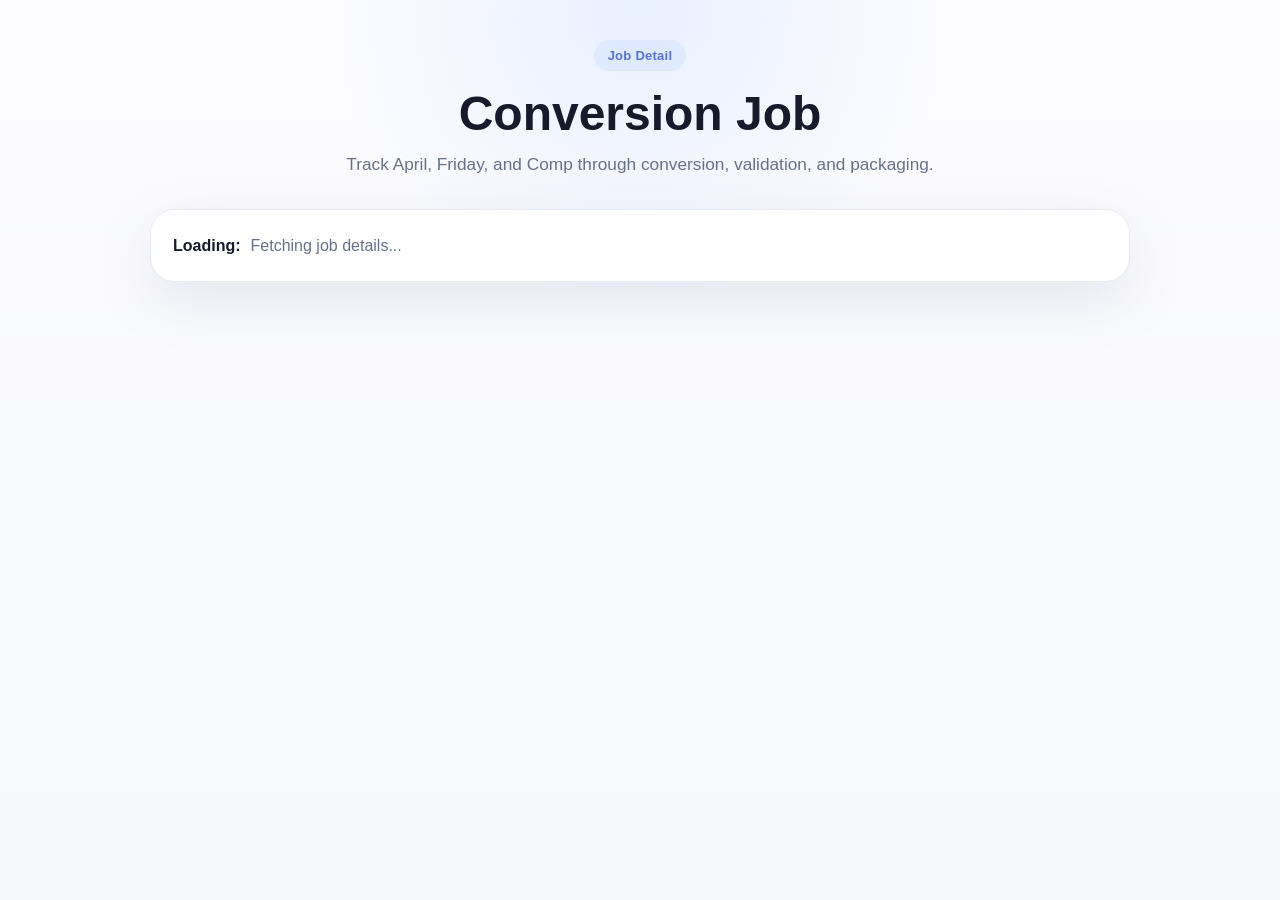
==== ui/job.html @ 6354b2ba "Initial project import" ====
<!DOCTYPE html>
<html lang="en">
<head>
  <meta charset="UTF-8" />
  <meta name="viewport" content="width=device-width, initial-scale=1.0" />
  <title>Job Detail · Academic Paper Converter</title>
  <link rel="stylesheet" href="styles.css" />
  <script defer src="job.js"></script>
</head>
<body>
  <div class="page">
    <header class="hero small-hero">
      <div class="badge">Job Detail</div>
      <h1>Conversion Job</h1>
      <p>Track April, Friday, and Comp through conversion, validation, and packaging.</p>
    </header>

    <main class="container" id="job-detail-root">
      <section class="card info-card">
        <strong>Loading:</strong>
        <span>Fetching job details...</span>
      </section>
    </main>
  </div>
</body>
</html>
---- ui/styles.css ----
:root {
  --bg: #f7f8fc;
  --card: #ffffff;
  --text: #171a2b;
  --muted: #697089;
  --line: #e8eaf4;
  --accent-a: #7aa8ff;
  --accent-b: #cb72ff;
  --accent-c: #6dd5fa;
  --shadow: 0 18px 60px rgba(71, 84, 126, 0.12);
  --radius: 24px;
}

* { box-sizing: border-box; }
body {
  margin: 0;
  font-family: Inter, Segoe UI, Arial, sans-serif;
  background:
    radial-gradient(circle at top, rgba(122,168,255,0.15), transparent 28%),
    linear-gradient(180deg, #fcfcff 0%, var(--bg) 100%);
  color: var(--text);
}

.page {
  min-height: 100vh;
  padding: 40px 20px 72px;
}

.hero {
  text-align: center;
  max-width: 780px;
  margin: 0 auto 30px;
}

.badge {
  display: inline-block;
  padding: 8px 14px;
  border-radius: 999px;
  background: rgba(122,168,255,0.12);
  color: #5b72d6;
  font-weight: 700;
  font-size: 13px;
  letter-spacing: .02em;
}

.hero h1 {
  margin: 18px 0 12px;
  font-size: clamp(2.2rem, 5vw, 3.8rem);
  line-height: 1.05;
}

.hero p {
  margin: 0 auto;
  max-width: 680px;
  font-size: 1.08rem;
  color: var(--muted);
  line-height: 1.6;
}

.container {
  max-width: 980px;
  margin: 0 auto;
}

.card {
  background: var(--card);
  border: 1px solid var(--line);
  border-radius: var(--radius);
  box-shadow: var(--shadow);
}

.upload-card {
  margin-top: 26px;
  padding: 54px 28px;
  text-align: center;
  border-style: dashed;
  transition: all 0.2s ease;
  cursor: pointer;
}

.upload-card:hover {
  border-color: #7aa8ff;
  background-color: rgba(122, 168, 255, 0.05);
}

.upload-icon {
  width: 84px;
  height: 84px;
  margin: 0 auto 18px;
  border-radius: 50%;
  display: grid;
  place-items: center;
  font-size: 2.2rem;
  background: linear-gradient(135deg, rgba(122,168,255,0.18), rgba(203,114,255,0.18));
  color: #5d6bdb;
}

.upload-card h2 {
  margin: 0 0 10px;
  font-size: 1.4rem;
}

.upload-card p,
.upload-meta,
.section-head span,
.agent-panel p,
.status-card p,
.info-card span,
.direction span,
.advanced-card li,
.job-form label,
.radio-row label {
  color: var(--muted);
}

.upload-meta {
  margin-top: 8px;
}

.job-form {
  margin-top: 18px;
  display: flex;
  flex-direction: column;
  gap: 12px;
  align-items: stretch;
  max-width: 720px;
  margin-inline: auto;
}

.job-form input[type="text"] {
  width: 100%;
  padding: 14px 16px;
  border-radius: 14px;
  border: 1px solid var(--line);
  background: #fff;
  font-size: 0.98rem;
}

.radio-row {
  display: flex;
  justify-content: center;
  gap: 18px;
  flex-wrap: wrap;
}

.direction-card,
.agents-card,
.advanced-card,
.info-card {
  margin-top: 22px;
  padding: 22px;
}

.section-head {
  display: flex;
  justify-content: space-between;
  align-items: baseline;
  gap: 12px;
  margin-bottom: 16px;
}

.section-head h3,
.status-card h4 {
  margin: 0;
}

.direction-grid,
.agent-grid,
.status-grid {
  display: grid;
  gap: 16px;
}

.direction-grid {
  grid-template-columns: repeat(2, minmax(0, 1fr));
}

.agent-grid {
  grid-template-columns: repeat(3, minmax(0, 1fr));
}

.status-grid {
  margin-top: 22px;
  grid-template-columns: repeat(3, minmax(0, 1fr));
}

.direction {
  width: 100%;
  text-align: left;
  border: 1px solid var(--line);
  border-radius: 18px;
  background: #fbfbff;
  padding: 20px;
  display: flex;
  justify-content: space-between;
  align-items: center;
  cursor: pointer;
  font: inherit;
  color: inherit;
  transition: border-color 0.15s ease, background 0.15s ease, box-shadow 0.15s ease;
}

.direction:hover {
  border-color: #7aa8ff;
  background: rgba(122,168,255,0.06);
}

.direction:focus-visible {
  outline: 2px solid #7aa8ff;
  outline-offset: 2px;
}

.direction strong,
.agent-name {
  display: block;
  font-size: 1.02rem;
  margin-bottom: 8px;
}

.direction.selected {
  border-color: #82a2ff;
  box-shadow: inset 0 0 0 1px rgba(122,168,255,0.28);
  background: linear-gradient(180deg, rgba(122,168,255,0.08), rgba(122,168,255,0.03));
}

.agent-panel,
.status-card {
  padding: 20px;
  border-radius: 20px;
  background: linear-gradient(180deg, #ffffff, #fafbff);
  border: 1px solid var(--line);
}

.advanced-card ul {
  margin: 0;
  padding-left: 18px;
  line-height: 1.8;
}

.convert-btn {
  margin-top: 22px;
  width: 100%;
  border: 0;
  border-radius: 18px;
  padding: 18px 20px;
  font-size: 1rem;
  font-weight: 800;
  color: white;
  cursor: pointer;
  background: linear-gradient(90deg, var(--accent-a), var(--accent-b));
  box-shadow: 0 16px 38px rgba(143, 121, 255, 0.28);
}

.info-card {
  display: flex;
  gap: 10px;
  line-height: 1.7;
}

.detail-card {
  margin-top: 22px;
  padding: 22px;
}

.small-hero h1 {
  font-size: clamp(2rem, 4vw, 3rem);
}

.timeline {
  display: grid;
  gap: 14px;
}

.timeline-item {
  border: 1px solid var(--line);
  border-radius: 18px;
  padding: 16px;
  background: #fbfbff;
}

.timeline-item.done {
  border-color: #9fd7b0;
  background: #f5fff7;
}

.timeline-item.warning {
  border-color: #f1c27c;
  background: #fffaf2;
}

.timeline-item.idle {
  opacity: 0.8;
}

.timeline-agent {
  font-weight: 800;
  margin-bottom: 6px;
}

.timeline-meta,
.timeline-status,
.detail-card pre,
.download-row,
.download-btn {
  color: var(--muted);
}

.detail-card pre {
  white-space: pre-wrap;
  word-break: break-word;
  background: #f8f9fe;
  border: 1px solid var(--line);
  border-radius: 16px;
  padding: 16px;
}

.download-row {
  display: flex;
  gap: 12px;
  flex-wrap: wrap;
}

.download-btn {
  display: inline-block;
  text-decoration: none;
  border: 1px solid var(--line);
  border-radius: 14px;
  padding: 12px 14px;
  background: #fbfbff;
}

@media (max-width: 900px) {
  .agent-grid,
  .status-grid,
  .direction-grid {
    grid-template-columns: 1fr;
  }

  .section-head,
  .info-card {
    flex-direction: column;
    align-items: flex-start;
  }
}

/* File Picker & Input Row */
.input-row {
  display: flex;
  gap: 12px;
  align-items: flex-end;
}

.input-group {
  flex: 1;
  display: flex;
  flex-direction: column;
  gap: 4px;
}

.input-group label {
  font-weight: 500;
}

.browse-btn {
  padding: 12px 16px;
  border-radius: 12px;
  border: 1px solid var(--line);
  background: linear-gradient(135deg, rgba(122,168,255,0.1), rgba(203,114,255,0.1));
  color: #5d6bdb;
  cursor: pointer;
  font-weight: 600;
  transition: all 0.2s ease;
  white-space: nowrap;
}

.browse-btn:hover {
  background: linear-gradient(135deg, rgba(122,168,255,0.2), rgba(203,114,255,0.2));
  border-color: #7aa8ff;
}

/* Modal */
.modal {
  position: fixed;
  top: 0;
  left: 0;
  width: 100%;
  height: 100%;
  background: rgba(0, 0, 0, 0.5);
  display: flex;
  align-items: center;
  justify-content: center;
  z-index: 1000;
}

.modal-content {
  background: var(--card);
  border-radius: var(--radius);
  width: 90%;
  max-width: 700px;
  max-height: 80vh;
  display: flex;
  flex-direction: column;
  box-shadow: 0 20px 60px rgba(0, 0, 0, 0.3);
}

.modal-header {
  display: flex;
  justify-content: space-between;
  align-items: center;
  padding: 22px;
  border-bottom: 1px solid var(--line);
}

.modal-header h3 {
  margin: 0;
  font-size: 1.3rem;
}

.modal-close {
  background: none;
  border: none;
  font-size: 24px;
  cursor: pointer;
  color: var(--muted);
  padding: 0;
  width: 32px;
  height: 32px;
  display: flex;
  align-items: center;
  justify-content: center;
}

.modal-close:hover {
  color: var(--text);
}

.modal-body {
  padding: 22px;
  overflow-y: auto;
  flex: 1;
}

.breadcrumb {
  display: flex;
  align-items: center;
  gap: 8px;
  margin-bottom: 16px;
  flex-wrap: wrap;
  font-size: 0.95rem;
  color: var(--muted);
}

.breadcrumb-item {
  cursor: pointer;
  color: #5d6bdb;
  padding: 4px 8px;
  border-radius: 6px;
  transition: all 0.2s ease;
}

.breadcrumb-item:hover {
  background: rgba(93, 107, 219, 0.1);
}

.breadcrumb-sep {
  color: var(--muted);
}

.file-list {
  display: flex;
  flex-direction: column;
  gap: 8px;
}

.file-item {
  padding: 12px;
  border: 1px solid var(--line);
  border-radius: 10px;
  cursor: pointer;
  transition: all 0.2s ease;
  display: flex;
  align-items: center;
  gap: 10px;
}

.file-item:hover {
  background: rgba(122, 168, 255, 0.08);
  border-color: #7aa8ff;
}

.file-item.selected {
  background: rgba(122, 168, 255, 0.15);
  border-color: #7aa8ff;
  font-weight: 600;
}

.file-item.is-pdf {
  border-color: rgba(203, 114, 255, 0.3);
  background: rgba(203, 114, 255, 0.05);
}

.file-item.is-pdf:hover {
  background: rgba(203, 114, 255, 0.12);
  border-color: #cb72ff;
}

.file-item-icon {
  font-size: 1.2rem;
  width: 24px;
}

.file-item-name {
  flex: 1;
}

.file-item-path {
  color: var(--muted);
  font-size: 0.85rem;
  max-width: 300px;
  overflow: hidden;
  text-overflow: ellipsis;
  white-space: nowrap;
}

.modal-footer {
  display: flex;
  justify-content: flex-end;
  gap: 12px;
  padding: 16px 22px;
  border-top: 1px solid var(--line);
}

.btn-primary,
.btn-secondary {
  padding: 10px 16px;
  border-radius: 10px;
  border: 1px solid var(--line);
  cursor: pointer;
  font-weight: 600;
  transition: all 0.2s ease;
}

.btn-primary {
  background: linear-gradient(135deg, #7aa8ff, #cb72ff);
  color: white;
  border: none;
}

.btn-primary:hover {
  transform: translateY(-2px);
  box-shadow: 0 4px 12px rgba(122, 168, 255, 0.3);
}

.btn-secondary {
  background: var(--card);
  color: var(--text);
}

.btn-secondary:hover {
  background: var(--bg);
}

/* Sample Quick-Load Buttons */
.sample-btn {
  padding: 10px 14px;
  border-radius: 10px;
  border: 1px solid rgba(122, 168, 255, 0.3);
  background: rgba(122, 168, 255, 0.08);
  color: #5d6bdb;
  cursor: pointer;
  font-weight: 600;
  font-size: 0.95rem;
  transition: all 0.2s ease;
  white-space: nowrap;
}

.sample-btn:hover {
  background: rgba(122, 168, 255, 0.15);
  border-color: #7aa8ff;
  transform: translateY(-1px);
}
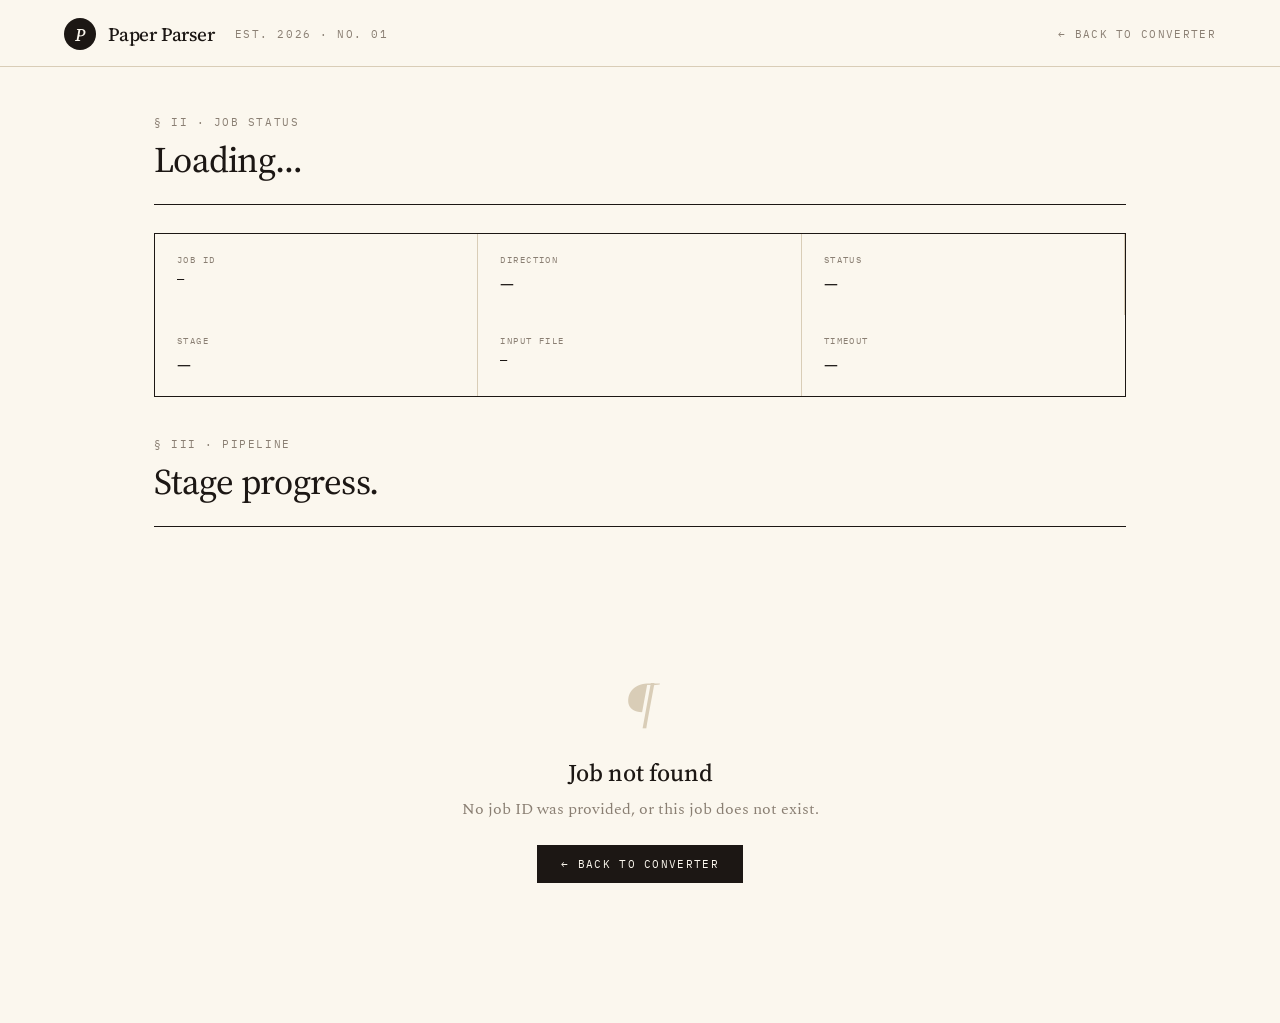
==== commit bea85089: "Stabilize jobs, preserve preamble, add fidelity scoring" ====
--- a/ui/job.html
+++ b/ui/job.html
@@ -3,24 +3,530 @@
 <head>
   <meta charset="UTF-8" />
   <meta name="viewport" content="width=device-width, initial-scale=1.0" />
-  <title>Job Detail · Academic Paper Converter</title>
-  <link rel="stylesheet" href="styles.css" />
-  <script defer src="job.js"></script>
+  <title>Job Detail · Paper Parser</title>
+  <link rel="preconnect" href="https://fonts.googleapis.com">
+  <link rel="preconnect" href="https://fonts.gstatic.com" crossorigin>
+  <link href="https://fonts.googleapis.com/css2?family=Source+Serif+4:ital,opsz,wght@0,8..60,300..700;1,8..60,300..700&family=Spectral:ital,wght@0,300;0,400;0,500;0,600;1,400&family=IBM+Plex+Mono:wght@400;500;600&display=swap" rel="stylesheet">
+  <style>
+    *, *::before, *::after { box-sizing: border-box; margin: 0; padding: 0; }
+    body {
+      background: #FBF7EE; color: #1C1714;
+      font-family: 'Spectral', serif;
+      -webkit-font-smoothing: antialiased;
+    }
+
+    /* ── Nav ─────────────────────────────────────────── */
+    .nav {
+      display: flex; align-items: center; justify-content: space-between;
+      padding: 18px 64px 16px;
+      border-bottom: 1px solid #D9CDB7;
+      background: #FBF7EE;
+      position: sticky; top: 0; z-index: 10;
+    }
+    .nav-logo {
+      display: flex; align-items: center; gap: 12px;
+    }
+    .nav-logo-mark {
+      width: 32px; height: 32px; border-radius: 50%;
+      background: #1C1714; color: #FBF7EE;
+      display: grid; place-items: center;
+      font-family: 'Source Serif 4', serif; font-style: italic;
+      font-size: 18px; font-weight: 500;
+    }
+    .nav-logo-name {
+      font-family: 'Source Serif 4', serif; font-size: 19px;
+      font-weight: 500; letter-spacing: -0.01em; color: #1C1714;
+    }
+    .nav-back {
+      font-family: 'IBM Plex Mono', monospace; font-size: 11px;
+      letter-spacing: 0.12em; text-transform: uppercase;
+      color: #8A7F73; text-decoration: none;
+    }
+    .nav-back:hover { color: #1C1714; }
+
+    /* ── Layout ──────────────────────────────────────── */
+    .page { max-width: 1100px; margin: 0 auto; padding: 0 64px 80px; }
+
+    /* ── Folio / rule ────────────────────────────────── */
+    .folio {
+      font-family: 'IBM Plex Mono', monospace; font-size: 11px;
+      letter-spacing: 0.14em; text-transform: uppercase; color: #8A7F73;
+    }
+    .rule { height: 1px; background: #1C1714; width: 100%; }
+    .rule-thick { height: 2px; background: #1C1714; width: 100%; }
+
+    /* ── Status banner ───────────────────────────────── */
+    .banner {
+      padding: 12px 20px; margin: 28px 0 0;
+      font-family: 'IBM Plex Mono', monospace; font-size: 12px;
+      letter-spacing: 0.1em; text-transform: uppercase;
+    }
+    .banner-running { background: #EAE1D0; color: #1C1714; }
+    .banner-ok      { background: #d4edda; color: #1a4a26; }
+    .banner-error   { background: #fde8e3; color: #7a1c0a; }
+    .banner-queued  { background: #EAE1D0; color: #5F6B4A; }
+    .banner[hidden] { display: none; }
+
+    /* ── Section header ──────────────────────────────── */
+    .section-head {
+      display: flex; align-items: baseline;
+      justify-content: space-between; margin: 48px 0 20px;
+    }
+    .section-head h2 {
+      font-family: 'Source Serif 4', serif; font-size: 36px;
+      font-weight: 450; letter-spacing: -0.02em; margin-top: 6px;
+    }
+    .section-head .note {
+      font-family: 'Spectral', serif; font-style: italic;
+      color: #8A7F73; font-size: 14px; max-width: 260px; text-align: right;
+    }
+
+    /* ── Download card ───────────────────────────────── */
+    .download-card {
+      background: #F4EDE0; border: 1px solid #1C1714;
+      padding: 32px; margin-top: 28px;
+    }
+    .download-card .card-label { margin-bottom: 20px; }
+    .download-grid {
+      display: grid; grid-template-columns: 1fr 1fr 1fr; gap: 12px;
+      margin-top: 20px;
+    }
+    .dl-btn {
+      display: flex; flex-direction: column; gap: 4px;
+      padding: 18px 20px; border: 1px solid #1C1714;
+      text-decoration: none; cursor: pointer;
+      transition: background 150ms, color 150ms;
+    }
+    .dl-btn-primary {
+      background: #1C1714; color: #FBF7EE;
+    }
+    .dl-btn-primary:hover { background: #3A322C; }
+    .dl-btn-secondary {
+      background: transparent; color: #1C1714;
+    }
+    .dl-btn-secondary:hover { background: #EAE1D0; }
+    .dl-btn-accent {
+      background: transparent; color: #1C1714; border: 1px solid #D9CDB7;
+    }
+    .dl-btn-accent:hover { background: #EAE1D0; }
+    .dl-btn .dl-icon {
+      font-family: 'Source Serif 4', serif; font-size: 20px;
+      font-style: italic; line-height: 1;
+    }
+    .dl-btn .dl-title {
+      font-family: 'IBM Plex Mono', monospace; font-size: 11px;
+      letter-spacing: 0.12em; text-transform: uppercase; margin-top: 6px;
+    }
+    .dl-btn .dl-sub {
+      font-family: 'Spectral', serif; font-size: 13px;
+      color: #8A7F73; margin-top: 2px;
+    }
+    .dl-btn-primary .dl-sub { color: #C9BEAE; }
+    .dl-not-ready {
+      padding: 20px; background: #EAE1D0; border: 1px dashed #D9CDB7;
+      font-family: 'Spectral', serif; font-style: italic; color: #8A7F73;
+      font-size: 14px; grid-column: 1 / -1; text-align: center;
+    }
+
+    /* ── Info grid ───────────────────────────────────── */
+    .info-grid {
+      display: grid; grid-template-columns: 1fr 1fr 1fr; gap: 0;
+      border: 1px solid #1C1714; margin-top: 28px;
+    }
+    .info-cell {
+      padding: 20px 22px;
+      border-right: 1px solid #D9CDB7;
+    }
+    .info-cell:last-child { border-right: none; }
+    .info-cell .ic-label {
+      font-family: 'IBM Plex Mono', monospace; font-size: 9px;
+      letter-spacing: 0.16em; text-transform: uppercase; color: #8A7F73;
+      margin-bottom: 6px;
+    }
+    .info-cell .ic-value {
+      font-family: 'Source Serif 4', serif; font-size: 17px;
+      font-weight: 500; color: #1C1714; word-break: break-all;
+    }
+    .info-cell .ic-value.small {
+      font-family: 'IBM Plex Mono', monospace; font-size: 12px;
+      font-weight: 400; letter-spacing: 0.04em;
+    }
+
+    /* ── Stage timeline ──────────────────────────────── */
+    .timeline {
+      display: grid; grid-template-columns: repeat(4, 1fr);
+      margin-top: 28px;
+    }
+    .tl-item {
+      padding: 16px 16px 20px;
+      border-top: 2px solid #D9CDB7;
+      border-right: 1px solid #D9CDB7;
+    }
+    .tl-item:last-child { border-right: none; }
+    .tl-item.active { border-top-color: #1C1714; }
+    .tl-item.done   { border-top-color: var(--accent, #B14A2B); }
+    .tl-num {
+      font-family: 'IBM Plex Mono', monospace; font-size: 10px;
+      letter-spacing: 0.14em; color: #8A7F73; margin-bottom: 6px;
+    }
+    .tl-item.active .tl-num,
+    .tl-item.done   .tl-num { color: #1C1714; }
+    .tl-name {
+      font-family: 'Source Serif 4', serif; font-size: 16px;
+      font-weight: 500; color: #1C1714;
+    }
+    .tl-agent {
+      font-family: 'IBM Plex Mono', monospace; font-size: 9px;
+      letter-spacing: 0.12em; text-transform: uppercase;
+      color: #8A7F73; margin-top: 4px;
+    }
+
+    /* ── Details / pre ───────────────────────────────── */
+    .detail-panel {
+      border: 1px solid #D9CDB7; padding: 24px;
+      margin-top: 28px; background: #FBF7EE;
+    }
+    .detail-panel h3 {
+      font-family: 'Source Serif 4', serif; font-size: 20px;
+      font-weight: 500; margin-bottom: 14px;
+    }
+    .detail-panel pre {
+      font-family: 'IBM Plex Mono', monospace; font-size: 11px;
+      line-height: 1.6; color: #3A322C; overflow-x: auto;
+      white-space: pre-wrap; word-break: break-all;
+    }
+    .detail-panel p {
+      font-size: 14px; line-height: 1.6; color: #3A322C; margin-top: 6px;
+    }
+    .error-panel {
+      border: 1px solid #B14A2B; background: #fde8e3; padding: 24px; margin-top: 28px;
+    }
+    .error-panel h3 {
+      font-family: 'Source Serif 4', serif; font-size: 20px;
+      font-weight: 500; color: #7a1c0a; margin-bottom: 12px;
+    }
+    .error-panel p { font-size: 14px; color: #7a1c0a; margin-top: 6px; }
+
+    /* ── Spinner ─────────────────────────────────────── */
+    @keyframes spin { to { transform: rotate(360deg); } }
+    .spinner {
+      width: 18px; height: 18px; border: 2px solid #D9CDB7;
+      border-top-color: #1C1714; border-radius: 50%;
+      animation: spin 0.8s linear infinite; display: inline-block;
+      vertical-align: middle; margin-right: 8px;
+    }
+
+    /* ── Responsive ──────────────────────────────────── */
+    @media (max-width: 800px) {
+      .page { padding: 0 24px 60px; }
+      .nav { padding: 16px 24px; }
+      .download-grid { grid-template-columns: 1fr; }
+      .info-grid { grid-template-columns: 1fr; }
+      .info-cell { border-right: none; border-bottom: 1px solid #D9CDB7; }
+      .timeline { grid-template-columns: 1fr 1fr; }
+      .tl-item:nth-child(2) { border-right: none; }
+    }
+  </style>
 </head>
 <body>
-  <div class="page">
-    <header class="hero small-hero">
-      <div class="badge">Job Detail</div>
-      <h1>Conversion Job</h1>
-      <p>Track April, Friday, and Comp through conversion, validation, and packaging.</p>
-    </header>
-
-    <main class="container" id="job-detail-root">
-      <section class="card info-card">
-        <strong>Loading:</strong>
-        <span>Fetching job details...</span>
-      </section>
-    </main>
-  </div>
+
+<!-- Nav -->
+<nav class="nav">
+  <div class="nav-logo">
+    <div class="nav-logo-mark">P</div>
+    <div class="nav-logo-name">Paper Parser</div>
+    <span class="folio" style="margin-left:8px">Est. 2026 · No. 01</span>
+  </div>
+  <a href="/" class="nav-back">← Back to converter</a>
+</nav>
+
+<div class="page">
+  <!-- Status banner -->
+  <div id="banner" class="banner banner-running" hidden></div>
+
+  <!-- Downloads section (shown when done) -->
+  <div id="downloads-section" hidden>
+    <div class="section-head">
+      <div>
+        <div class="folio">§ I · Output</div>
+        <h2>Your converted paper.</h2>
+      </div>
+      <div class="note">Download before closing this page.</div>
+    </div>
+    <div class="rule-thick"></div>
+
+    <div class="download-card">
+      <div class="card-label folio">Conversion complete · Ready to download</div>
+      <div style="font-family:'Spectral',serif; font-style:italic; color:#8A7F73; font-size:14px; margin-top:4px;">
+        Files are stored on the server only while the session is active. Download now.
+      </div>
+      <div id="download-grid" class="download-grid"></div>
+    </div>
+  </div>
+
+  <!-- Job metadata -->
+  <div class="section-head">
+    <div>
+      <div class="folio" id="section-folio">§ II · Job status</div>
+      <h2 id="section-title">Loading…</h2>
+    </div>
+    <div class="note" id="section-note"></div>
+  </div>
+  <div class="rule"></div>
+
+  <!-- Info cells -->
+  <div class="info-grid" id="info-grid">
+    <div class="info-cell"><div class="ic-label">Job ID</div><div class="ic-value small" id="cell-id">—</div></div>
+    <div class="info-cell"><div class="ic-label">Direction</div><div class="ic-value" id="cell-dir">—</div></div>
+    <div class="info-cell"><div class="ic-label">Status</div><div class="ic-value" id="cell-status">—</div></div>
+    <div class="info-cell"><div class="ic-label">Stage</div><div class="ic-value" id="cell-stage">—</div></div>
+    <div class="info-cell"><div class="ic-label">Input file</div><div class="ic-value small" id="cell-input">—</div></div>
+    <div class="info-cell"><div class="ic-label">Timeout</div><div class="ic-value" id="cell-timeout">—</div></div>
+  </div>
+
+  <!-- Pipeline timeline -->
+  <div class="section-head" style="margin-top:40px">
+    <div>
+      <div class="folio">§ III · Pipeline</div>
+      <h2>Stage progress.</h2>
+    </div>
+  </div>
+  <div class="rule"></div>
+  <div class="timeline" id="timeline"></div>
+
+  <!-- Error panel -->
+  <div id="error-panel" class="error-panel" hidden>
+    <h3>Conversion failed</h3>
+    <p id="error-kind"></p>
+    <p id="error-msg"></p>
+  </div>
+
+  <!-- Reports -->
+  <div id="reports-section" hidden>
+    <div class="section-head" style="margin-top:40px">
+      <div>
+        <div class="folio">§ IV · Reports</div>
+        <h2>Structured output.</h2>
+      </div>
+    </div>
+    <div class="rule"></div>
+    <div id="reports-panels"></div>
+  </div>
+
+  <!-- Not found -->
+  <div id="not-found" hidden style="margin-top:48px; text-align:center; padding:60px 0;">
+    <div style="font-family:'Source Serif 4',serif; font-size:56px; font-style:italic; color:#D9CDB7;">¶</div>
+    <div style="font-family:'Source Serif 4',serif; font-size:24px; font-weight:500; margin-top:16px;">Job not found</div>
+    <div style="font-family:'Spectral',serif; color:#8A7F73; margin-top:8px;">
+      No job ID was provided, or this job does not exist.
+    </div>
+    <a href="/" style="
+      display:inline-block; margin-top:24px; padding:12px 24px;
+      background:#1C1714; color:#FBF7EE; text-decoration:none;
+      font-family:'IBM Plex Mono',monospace; font-size:11px;
+      letter-spacing:0.12em; text-transform:uppercase;
+    ">← Back to converter</a>
+  </div>
+</div>
+
+<script>
+  // ── Utilities ────────────────────────────────────────────────────────────────
+  function qs(id) { return document.getElementById(id); }
+  function esc(v) {
+    return String(v ?? '').replace(/&/g,'&amp;').replace(/</g,'&lt;')
+      .replace(/>/g,'&gt;').replace(/"/g,'&quot;');
+  }
+  function jobIdFromUrl() {
+    return new URLSearchParams(window.location.search).get('job');
+  }
+
+  // ── Render helpers ───────────────────────────────────────────────────────────
+  const STAGES = [
+    { key:'queued',     label:'Queued',      agent:'—'         },
+    { key:'parse',      label:'Parse',       agent:'CPR'       },
+    { key:'recompose',  label:'Recompose',   agent:'April / Friday' },
+    { key:'compile',    label:'Compile',     agent:'Comp'      },
+  ];
+
+  const STATUS_ORDER = ['queued','running','success','failed'];
+  const STAGE_ORDER  = ['queued','parse','recompose','compile'];
+
+  function stageIndex(stage) {
+    const s = (stage || '').toLowerCase();
+    if (s === 'done' || s === 'complete') return STAGE_ORDER.length;
+    const i = STAGE_ORDER.indexOf(s);
+    return i === -1 ? 1 : i;
+  }
+
+  function renderBanner(job) {
+    const el = qs('banner');
+    const s = job.status;
+    el.hidden = false;
+    el.className = 'banner';
+    if (s === 'success' || s === 'done') {
+      el.className += ' banner-ok';
+      el.innerHTML = 'Conversion complete — ready to download.';
+    } else if (s === 'failed' || s === 'error') {
+      el.className += ' banner-error';
+      el.innerHTML = 'Conversion failed. See details below.';
+    } else if (s === 'running') {
+      el.className += ' banner-running';
+      el.innerHTML = '<span class="spinner"></span>Conversion in progress…';
+    } else {
+      el.className += ' banner-queued';
+      el.innerHTML = '<span class="spinner"></span>Job queued — starting shortly…';
+    }
+  }
+
+  function renderInfoCells(job) {
+    const dir = `${(job.source_format||'?').toUpperCase()} → ${(job.target_format||'?').toUpperCase()}`;
+    const filename = (job.input_path || 'n/a').replace(/.*[\\/]/, '');
+    qs('cell-id').textContent     = job.job_id || '—';
+    qs('cell-dir').textContent    = dir;
+    qs('cell-status').textContent = job.status || '—';
+    qs('cell-stage').textContent  = job.stage  || '—';
+    qs('cell-input').textContent  = filename;
+    qs('cell-timeout').textContent = job.timeout_seconds ? `${job.timeout_seconds}s` : '—';
+  }
+
+  function renderTimeline(job) {
+    const curIdx = stageIndex(job.stage);
+    const isDone = job.status === 'success' || job.status === 'done';
+    qs('timeline').innerHTML = STAGES.map((s, i) => {
+      const done   = isDone || i < curIdx;
+      const active = !isDone && i === curIdx;
+      let cls = 'tl-item';
+      if (done)   cls += ' done';
+      if (active) cls += ' active';
+      return `<div class="${cls}">
+        <div class="tl-num">${String(i+1).padStart(2,'0')}</div>
+        <div class="tl-name">${esc(s.label)}</div>
+        <div class="tl-agent">${esc(s.agent)}</div>
+      </div>`;
+    }).join('');
+  }
+
+  function renderDownloads(job) {
+    const isSuccess = job.status === 'success' || job.status === 'done';
+    const sec = qs('downloads-section');
+
+    if (!isSuccess) { sec.hidden = true; return; }
+    sec.hidden = false;
+
+    const id  = encodeURIComponent(job.job_id);
+    const to  = (job.target_format || 'output').toUpperCase();
+    const grid = qs('download-grid');
+
+    // Update section heading to remove "§ II" numbering on downloads section
+    qs('section-folio').textContent = '§ II · Job details';
+
+    grid.innerHTML = `
+      <a class="dl-btn dl-btn-primary"
+         href="/api/jobs/${id}/artifact/main.pdf"
+         download="converted-${esc(job.target_format||'output')}.pdf">
+        <span class="dl-icon">↓</span>
+        <span class="dl-title">Download PDF</span>
+        <span class="dl-sub">Compiled ${esc(to)} paper</span>
+      </a>
+      <a class="dl-btn dl-btn-secondary"
+         href="/api/jobs/${id}/artifact/main.tex"
+         download="main.tex">
+        <span class="dl-icon">↓</span>
+        <span class="dl-title">Download .tex source</span>
+        <span class="dl-sub">LaTeX source for ${esc(to)}</span>
+      </a>
+      <a class="dl-btn dl-btn-accent"
+         href="/api/jobs/${id}/download"
+         download="bundle.zip">
+        <span class="dl-icon">↓</span>
+        <span class="dl-title">Download ZIP bundle</span>
+        <span class="dl-sub">PDF + source + logs</span>
+      </a>
+    `;
+  }
+
+  function renderError(job) {
+    const panel = qs('error-panel');
+    if (!job.error && !job.failure_kind) { panel.hidden = true; return; }
+    panel.hidden = false;
+    qs('error-kind').textContent = `Failure: ${job.failure_kind || 'unknown'}`;
+    qs('error-msg').textContent  = `${job.error?.message || 'No error message recorded.'}`;
+  }
+
+  function renderReports(job) {
+    const result  = job.result || {};
+    const reports = result.reports || {};
+    const keys    = Object.keys(reports);
+    const sec     = qs('reports-section');
+    if (!keys.length) { sec.hidden = true; return; }
+    sec.hidden = false;
+
+    qs('reports-panels').innerHTML = keys.map(k => `
+      <div class="detail-panel">
+        <h3>${esc(k)}</h3>
+        <pre>${esc(JSON.stringify(reports[k], null, 2))}</pre>
+      </div>
+    `).join('');
+  }
+
+  function renderSectionHead(job) {
+    const s = job.status;
+    const map = {
+      success: ['Conversion complete.', 'Ready to download below.'],
+      done:    ['Conversion complete.', 'Ready to download below.'],
+      failed:  ['Conversion failed.',   'See error details below.'],
+      error:   ['Conversion failed.',   'See error details below.'],
+      running: ['In progress…',         `Currently: ${job.stage || 'processing'}`],
+      queued:  ['Job queued.',          'Starting shortly…'],
+    };
+    const [title, note] = map[s] || ['Processing…', ''];
+    qs('section-title').textContent = title;
+    qs('section-note').textContent  = note;
+  }
+
+  function renderJob(job) {
+    renderBanner(job);
+    renderSectionHead(job);
+    renderInfoCells(job);
+    renderTimeline(job);
+    renderDownloads(job);
+    renderError(job);
+    renderReports(job);
+  }
+
+  // ── Polling loop ─────────────────────────────────────────────────────────────
+  async function main() {
+    const jobId = jobIdFromUrl();
+    if (!jobId) { qs('not-found').hidden = false; return; }
+
+    document.title = `Job ${jobId.slice(0,8)}… · Paper Parser`;
+
+    const TERMINAL = new Set(['success','done','failed','error']);
+    let failCount = 0;
+
+    const refresh = async () => {
+      try {
+        const res = await fetch(`/api/jobs/${encodeURIComponent(jobId)}`);
+        if (!res.ok) { throw new Error(`HTTP ${res.status}`); }
+        const job = await res.json();
+        failCount = 0;
+        renderJob(job);
+        if (TERMINAL.has(job.status)) clearInterval(timer);
+      } catch (err) {
+        failCount++;
+        const el = qs('banner');
+        el.hidden = false;
+        el.className = 'banner banner-error';
+        el.textContent = `Engine unreachable (${err.message}). Retrying…`;
+        if (failCount >= 5) clearInterval(timer);
+      }
+    };
+
+    await refresh();
+    const timer = setInterval(refresh, 2500);
+  }
+
+  main();
+</script>
 </body>
 </html>
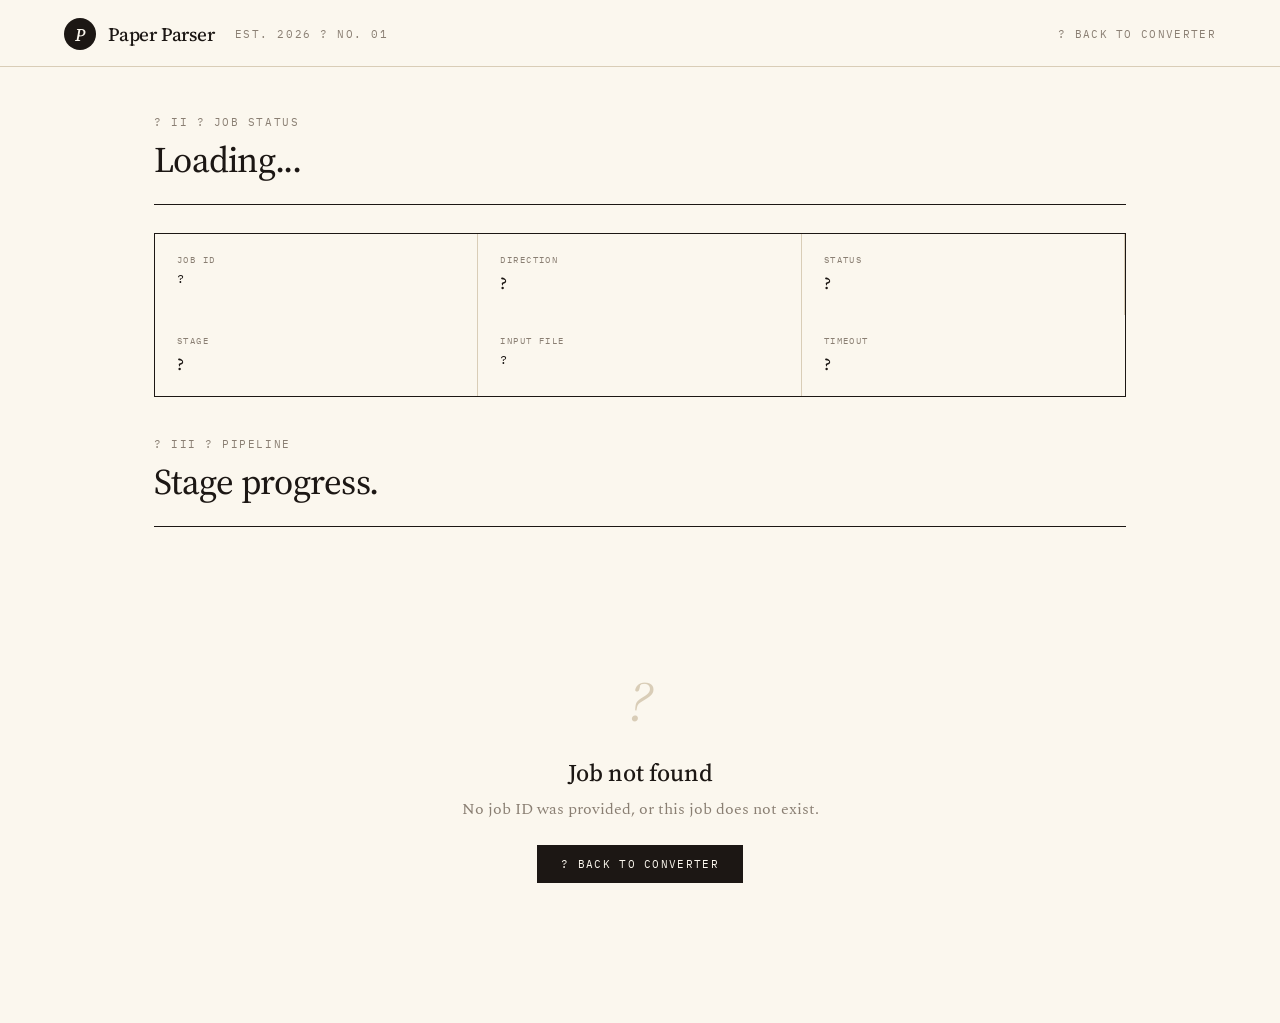
==== commit af114104: "Stabilize conversion jobs and fidelity checks" ====
--- a/ui/job.html
+++ b/ui/job.html
@@ -3,7 +3,7 @@
 <head>
   <meta charset="UTF-8" />
   <meta name="viewport" content="width=device-width, initial-scale=1.0" />
-  <title>Job Detail · Paper Parser</title>
+  <title>Job Detail ? Paper Parser</title>
   <link rel="preconnect" href="https://fonts.googleapis.com">
   <link rel="preconnect" href="https://fonts.gstatic.com" crossorigin>
   <link href="https://fonts.googleapis.com/css2?family=Source+Serif+4:ital,opsz,wght@0,8..60,300..700;1,8..60,300..700&family=Spectral:ital,wght@0,300;0,400;0,500;0,600;1,400&family=IBM+Plex+Mono:wght@400;500;600&display=swap" rel="stylesheet">
@@ -235,9 +235,9 @@
   <div class="nav-logo">
     <div class="nav-logo-mark">P</div>
     <div class="nav-logo-name">Paper Parser</div>
-    <span class="folio" style="margin-left:8px">Est. 2026 · No. 01</span>
-  </div>
-  <a href="/" class="nav-back">← Back to converter</a>
+    <span class="folio" style="margin-left:8px">Est. 2026 ? No. 01</span>
+  </div>
+  <a href="/" class="nav-back">? Back to converter</a>
 </nav>
 
 <div class="page">
@@ -248,7 +248,7 @@
   <div id="downloads-section" hidden>
     <div class="section-head">
       <div>
-        <div class="folio">§ I · Output</div>
+        <div class="folio">? I ? Output</div>
         <h2>Your converted paper.</h2>
       </div>
       <div class="note">Download before closing this page.</div>
@@ -256,7 +256,7 @@
     <div class="rule-thick"></div>
 
     <div class="download-card">
-      <div class="card-label folio">Conversion complete · Ready to download</div>
+      <div class="card-label folio">Conversion complete ? Ready to download</div>
       <div style="font-family:'Spectral',serif; font-style:italic; color:#8A7F73; font-size:14px; margin-top:4px;">
         Files are stored on the server only while the session is active. Download now.
       </div>
@@ -267,8 +267,8 @@
   <!-- Job metadata -->
   <div class="section-head">
     <div>
-      <div class="folio" id="section-folio">§ II · Job status</div>
-      <h2 id="section-title">Loading…</h2>
+      <div class="folio" id="section-folio">? II ? Job status</div>
+      <h2 id="section-title">Loading...</h2>
     </div>
     <div class="note" id="section-note"></div>
   </div>
@@ -276,18 +276,18 @@
 
   <!-- Info cells -->
   <div class="info-grid" id="info-grid">
-    <div class="info-cell"><div class="ic-label">Job ID</div><div class="ic-value small" id="cell-id">—</div></div>
-    <div class="info-cell"><div class="ic-label">Direction</div><div class="ic-value" id="cell-dir">—</div></div>
-    <div class="info-cell"><div class="ic-label">Status</div><div class="ic-value" id="cell-status">—</div></div>
-    <div class="info-cell"><div class="ic-label">Stage</div><div class="ic-value" id="cell-stage">—</div></div>
-    <div class="info-cell"><div class="ic-label">Input file</div><div class="ic-value small" id="cell-input">—</div></div>
-    <div class="info-cell"><div class="ic-label">Timeout</div><div class="ic-value" id="cell-timeout">—</div></div>
+    <div class="info-cell"><div class="ic-label">Job ID</div><div class="ic-value small" id="cell-id">?</div></div>
+    <div class="info-cell"><div class="ic-label">Direction</div><div class="ic-value" id="cell-dir">?</div></div>
+    <div class="info-cell"><div class="ic-label">Status</div><div class="ic-value" id="cell-status">?</div></div>
+    <div class="info-cell"><div class="ic-label">Stage</div><div class="ic-value" id="cell-stage">?</div></div>
+    <div class="info-cell"><div class="ic-label">Input file</div><div class="ic-value small" id="cell-input">?</div></div>
+    <div class="info-cell"><div class="ic-label">Timeout</div><div class="ic-value" id="cell-timeout">?</div></div>
   </div>
 
   <!-- Pipeline timeline -->
   <div class="section-head" style="margin-top:40px">
     <div>
-      <div class="folio">§ III · Pipeline</div>
+      <div class="folio">? III ? Pipeline</div>
       <h2>Stage progress.</h2>
     </div>
   </div>
@@ -305,7 +305,7 @@
   <div id="reports-section" hidden>
     <div class="section-head" style="margin-top:40px">
       <div>
-        <div class="folio">§ IV · Reports</div>
+        <div class="folio">? IV ? Reports</div>
         <h2>Structured output.</h2>
       </div>
     </div>
@@ -315,7 +315,7 @@
 
   <!-- Not found -->
   <div id="not-found" hidden style="margin-top:48px; text-align:center; padding:60px 0;">
-    <div style="font-family:'Source Serif 4',serif; font-size:56px; font-style:italic; color:#D9CDB7;">¶</div>
+    <div style="font-family:'Source Serif 4',serif; font-size:56px; font-style:italic; color:#D9CDB7;">?</div>
     <div style="font-family:'Source Serif 4',serif; font-size:24px; font-weight:500; margin-top:16px;">Job not found</div>
     <div style="font-family:'Spectral',serif; color:#8A7F73; margin-top:8px;">
       No job ID was provided, or this job does not exist.
@@ -325,7 +325,7 @@
       background:#1C1714; color:#FBF7EE; text-decoration:none;
       font-family:'IBM Plex Mono',monospace; font-size:11px;
       letter-spacing:0.12em; text-transform:uppercase;
-    ">← Back to converter</a>
+    ">? Back to converter</a>
   </div>
 </div>
 
@@ -342,7 +342,7 @@
 
   // ── Render helpers ───────────────────────────────────────────────────────────
   const STAGES = [
-    { key:'queued',     label:'Queued',      agent:'—'         },
+    { key:'queued',     label:'Queued',      agent:'?'         },
     { key:'parse',      label:'Parse',       agent:'CPR'       },
     { key:'recompose',  label:'Recompose',   agent:'April / Friday' },
     { key:'compile',    label:'Compile',     agent:'Comp'      },
@@ -365,28 +365,30 @@
     el.className = 'banner';
     if (s === 'success' || s === 'done') {
       el.className += ' banner-ok';
-      el.innerHTML = 'Conversion complete — ready to download.';
+      el.innerHTML = 'Conversion complete ? ready to download.';
     } else if (s === 'failed' || s === 'error') {
       el.className += ' banner-error';
       el.innerHTML = 'Conversion failed. See details below.';
     } else if (s === 'running') {
       el.className += ' banner-running';
-      el.innerHTML = '<span class="spinner"></span>Conversion in progress…';
+      el.innerHTML = '<span class="spinner"></span>Conversion in progress...';
     } else {
       el.className += ' banner-queued';
-      el.innerHTML = '<span class="spinner"></span>Job queued — starting shortly…';
+      el.innerHTML = '<span class="spinner"></span>Job queued ? starting shortly...';
     }
   }
 
   function renderInfoCells(job) {
-    const dir = `${(job.source_format||'?').toUpperCase()} → ${(job.target_format||'?').toUpperCase()}`;
+    const dir = `${(job.source_format||'?').toUpperCase()} ? ${(job.target_format||'?').toUpperCase()}`;
     const filename = (job.input_path || 'n/a').replace(/.*[\\/]/, '');
     qs('cell-id').textContent     = job.job_id || '—';
     qs('cell-dir').textContent    = dir;
     qs('cell-status').textContent = job.status || '—';
-    qs('cell-stage').textContent  = job.stage  || '—';
+    qs('cell-stage').textContent  = job.stage  || '?';
     qs('cell-input').textContent  = filename;
-    qs('cell-timeout').textContent = job.timeout_seconds ? `${job.timeout_seconds}s` : '—';
+    const timeout = job.timeout_seconds ? `${job.timeout_seconds}s` : '?';
+    const method = job.conversion_method || (job.result && job.result.conversion_method) || 'pending';
+    qs('cell-timeout').textContent = `${timeout} ? ${method}`;
   }
 
   function renderTimeline(job) {
@@ -417,28 +419,28 @@
     const to  = (job.target_format || 'output').toUpperCase();
     const grid = qs('download-grid');
 
-    // Update section heading to remove "§ II" numbering on downloads section
-    qs('section-folio').textContent = '§ II · Job details';
+    // Update section heading to remove "? II" numbering on downloads section
+    qs('section-folio').textContent = '? II ? Job details';
 
     grid.innerHTML = `
       <a class="dl-btn dl-btn-primary"
          href="/api/jobs/${id}/artifact/main.pdf"
          download="converted-${esc(job.target_format||'output')}.pdf">
-        <span class="dl-icon">↓</span>
+        <span class="dl-icon">?</span>
         <span class="dl-title">Download PDF</span>
         <span class="dl-sub">Compiled ${esc(to)} paper</span>
       </a>
       <a class="dl-btn dl-btn-secondary"
          href="/api/jobs/${id}/artifact/main.tex"
          download="main.tex">
-        <span class="dl-icon">↓</span>
+        <span class="dl-icon">?</span>
         <span class="dl-title">Download .tex source</span>
         <span class="dl-sub">LaTeX source for ${esc(to)}</span>
       </a>
       <a class="dl-btn dl-btn-accent"
          href="/api/jobs/${id}/download"
          download="bundle.zip">
-        <span class="dl-icon">↓</span>
+        <span class="dl-icon">?</span>
         <span class="dl-title">Download ZIP bundle</span>
         <span class="dl-sub">PDF + source + logs</span>
       </a>
@@ -476,8 +478,8 @@
       done:    ['Conversion complete.', 'Ready to download below.'],
       failed:  ['Conversion failed.',   'See error details below.'],
       error:   ['Conversion failed.',   'See error details below.'],
-      running: ['In progress…',         `Currently: ${job.stage || 'processing'}`],
-      queued:  ['Job queued.',          'Starting shortly…'],
+      running: ['In progress...',         `Currently: ${job.stage || 'processing'}`],
+      queued:  ['Job queued.',          'Starting shortly...'],
     };
     const [title, note] = map[s] || ['Processing…', ''];
     qs('section-title').textContent = title;
@@ -499,10 +501,12 @@
     const jobId = jobIdFromUrl();
     if (!jobId) { qs('not-found').hidden = false; return; }
 
-    document.title = `Job ${jobId.slice(0,8)}… · Paper Parser`;
+    document.title = `Job ${jobId.slice(0,8)}... ? Paper Parser`;
 
     const TERMINAL = new Set(['success','done','failed','error']);
     let failCount = 0;
+    let pollTimer = null;
+    let source = null;
 
     const refresh = async () => {
       try {
@@ -511,19 +515,70 @@
         const job = await res.json();
         failCount = 0;
         renderJob(job);
-        if (TERMINAL.has(job.status)) clearInterval(timer);
+        if (TERMINAL.has(job.status) && pollTimer) {
+          clearInterval(pollTimer);
+          pollTimer = null;
+        }
+        return job;
       } catch (err) {
         failCount++;
         const el = qs('banner');
         el.hidden = false;
         el.className = 'banner banner-error';
-        el.textContent = `Engine unreachable (${err.message}). Retrying…`;
-        if (failCount >= 5) clearInterval(timer);
+        el.textContent = `Engine unreachable (${err.message}). Retrying...`;
+        if (failCount >= 5 && pollTimer) {
+          clearInterval(pollTimer);
+          pollTimer = null;
+        }
+        throw err;
       }
     };
 
-    await refresh();
-    const timer = setInterval(refresh, 2500);
+    const startPollingFallback = async () => {
+      if (pollTimer) return;
+      await refresh().catch(() => {});
+      pollTimer = setInterval(() => { refresh().catch(() => {}); }, 2500);
+    };
+
+    if (!window.EventSource) {
+      await startPollingFallback();
+      return;
+    }
+
+    source = new EventSource(`/api/jobs/${encodeURIComponent(jobId)}/events`);
+
+    source.addEventListener('job', (evt) => {
+      try {
+        const job = JSON.parse(evt.data);
+        failCount = 0;
+        renderJob(job);
+        if (TERMINAL.has(job.status)) {
+          source.close();
+          source = null;
+        }
+      } catch (err) {
+        console.error('SSE parse error', err);
+      }
+    });
+
+    source.addEventListener('error', async () => {
+      const el = qs('banner');
+      el.hidden = false;
+      el.className = 'banner banner-error';
+      el.textContent = 'Engine unreachable (stream disconnected). Falling back to polling...';
+      if (source) {
+        source.close();
+        source = null;
+      }
+      await startPollingFallback();
+    });
+
+    source.addEventListener('done', () => {
+      if (source) {
+        source.close();
+        source = null;
+      }
+    });
   }
 
   main();
